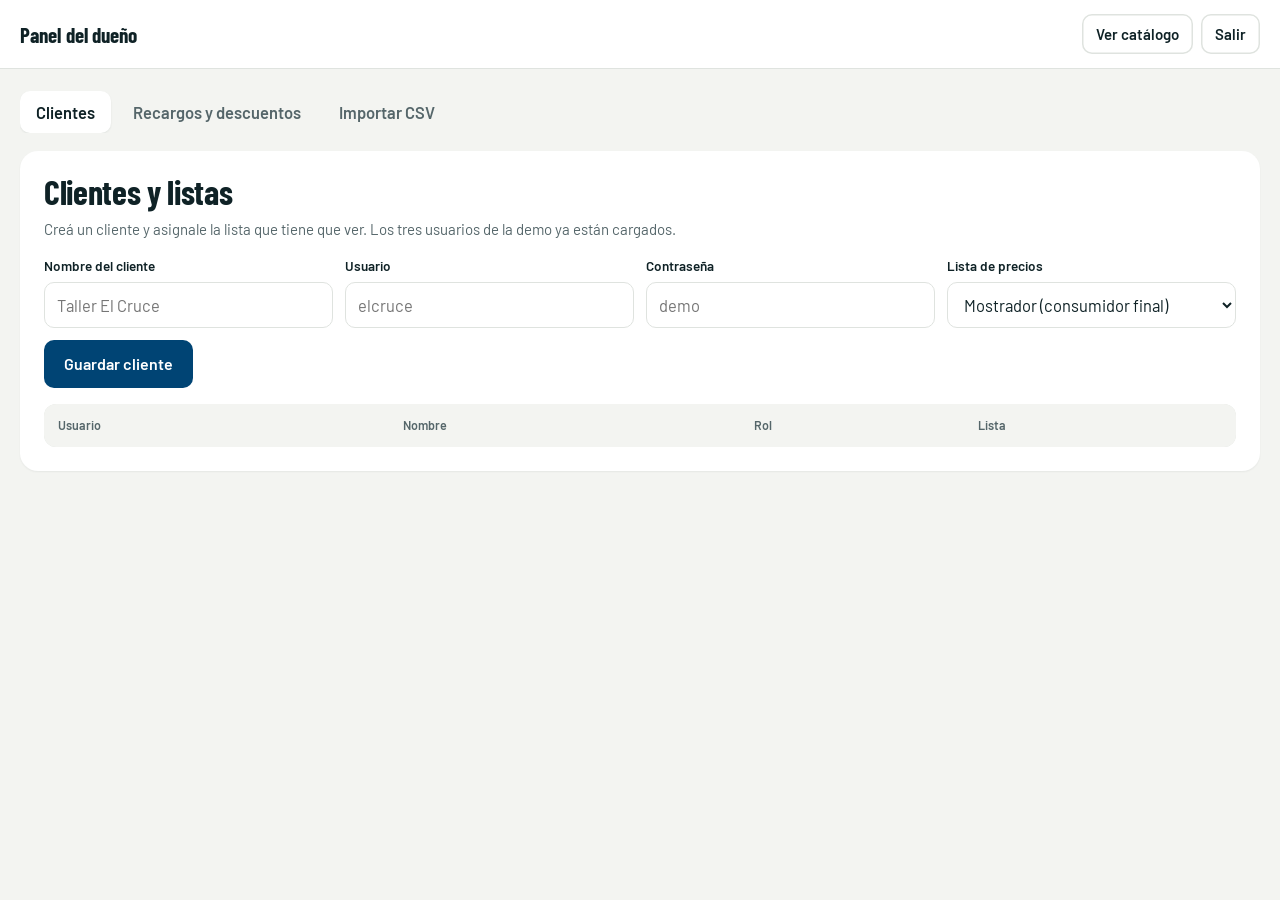
==== admin.html @ 242d984a "Demo personalizada de Nodo Ventas: demo-agro-repuestos-olavarria" ====
<!DOCTYPE html>
<html lang="es-AR">
<head>
  <meta charset="utf-8">
  <meta name="viewport" content="width=device-width, initial-scale=1">
  <title>Panel del dueño · Agro Repuestos Olavarría</title>
  <meta name="robots" content="noindex, nofollow">
  <link rel="icon" href="favicon.svg" type="image/svg+xml">
  <link rel="preconnect" href="https://fonts.googleapis.com">
  <link rel="preconnect" href="https://fonts.gstatic.com" crossorigin>
  <link href="https://fonts.googleapis.com/css2?family=Barlow+Condensed:wght@600;700&family=Barlow:wght@400;500;600;700&display=swap" rel="stylesheet">
  <link rel="stylesheet" href="css/app.css">
</head>
<body>
  <header class="app-head">
    <div class="wrap">
      <div class="row">
        <a class="brand" href="admin.html">
          <span><b>Panel del dueño</b><small id="who-name"></small></span>
        </a>
        <div class="who" style="margin-left:auto">
          <a class="btn btn-ghost btn-sm" href="catalogo.html">Ver catálogo</a>
          <button class="btn btn-ghost btn-sm" type="button" id="btn-salir">Salir</button>
        </div>
      </div>
    </div>
  </header>
  <main class="wrap">
    <div class="tabs" role="tablist">
      <button class="tab" type="button" data-tab="tab-clientes" aria-selected="true">Clientes</button>
      <button class="tab" type="button" data-tab="tab-listas" aria-selected="false">Recargos y descuentos</button>
      <button class="tab" type="button" data-tab="tab-import" aria-selected="false">Importar CSV</button>
    </div>

    <section class="panel active" id="tab-clientes">
      <h2>Clientes y listas</h2>
      <p class="meta" style="margin:8px 0 16px">Creá un cliente y asignale la lista que tiene que ver. Los tres usuarios de la demo ya están cargados.</p>
      <form id="form-cliente" class="form-grid">
        <div><label for="c-nombre">Nombre del cliente</label><input id="c-nombre" required placeholder="Taller El Cruce"></div>
        <div><label for="c-usuario">Usuario</label><input id="c-usuario" required placeholder="elcruce"></div>
        <div><label for="c-pass">Contraseña</label><input id="c-pass" placeholder="demo"></div>
        <div><label for="c-lista">Lista de precios</label>
          <select id="c-lista">
            <option value="mostrador">Mostrador (consumidor final)</option>
            <option value="taller">Taller / gremio</option>
            <option value="mayorista">Mayorista / revendedor</option>
          </select>
        </div>
        <div class="full"><button class="btn btn-primary" type="submit">Guardar cliente</button></div>
      </form>
      <p class="meta" id="c-msg"></p>
      <div class="table-wrap">
        <table class="data">
          <thead><tr><th>Usuario</th><th>Nombre</th><th>Rol</th><th>Lista</th></tr></thead>
          <tbody id="clientes-body"></tbody>
        </table>
      </div>
    </section>

    <section class="panel" id="tab-listas">
      <h2>Recargo o descuento por lista</h2>
      <p class="meta" style="margin:8px 0 16px">Se aplica sobre el precio de mostrador. Un número negativo es descuento (el taller y el mayorista de la demo entran con −18% y −32%).</p>
      <div class="rates">
        <div class="rate-card"><b>Mostrador</b><label for="r-mostrador">% sobre lista</label><input id="r-mostrador" type="number" step="1"></div>
        <div class="rate-card"><b>Taller</b><label for="r-taller">% sobre lista</label><input id="r-taller" type="number" step="1"></div>
        <div class="rate-card"><b>Mayorista</b><label for="r-mayorista">% sobre lista</label><input id="r-mayorista" type="number" step="1"></div>
      </div>
      <button class="btn btn-primary" type="button" id="btn-rates" style="margin:16px 0">Guardar porcentajes</button>
      <p class="meta" id="rates-msg"></p>
      <h3 style="margin:20px 0 10px">Vista previa de un recorte</h3>
      <div class="table-wrap">
        <table class="data">
          <thead><tr><th>Código</th><th>Producto</th><th>Mostrador</th><th>Taller</th><th>Mayorista</th></tr></thead>
          <tbody id="preview-body"></tbody>
        </table>
      </div>
    </section>

    <section class="panel" id="tab-import">
      <h2>Actualizar la lista desde un CSV</h2>
      <p class="meta" style="margin:8px 0 16px">Columnas: codigo, nombre, marca, rubro, precio_mostrador, unidad. Si el código ya existe, se actualiza; si no, se agrega. Todo queda en este navegador.</p>
      <p style="margin-bottom:14px"><a class="btn btn-ghost btn-sm" href="data/lista-ejemplo.csv" download>Bajar CSV de ejemplo</a> <span class="hint" style="margin-left:8px">Demo: todo queda en este navegador.</span></p>
      <div class="drop" id="drop">
        <p>Arrastrá el archivo acá o elegilo</p>
        <input id="csv-file" type="file" accept=".csv,text/csv" style="margin:12px auto;display:block">
      </div>
      <p class="meta" id="import-msg" style="margin:12px 0"></p>
      <div class="table-wrap">
        <table class="data">
          <thead><tr><th>Código</th><th>Nombre</th><th>Marca</th><th>Mostrador</th><th>Stock</th></tr></thead>
          <tbody id="import-preview"></tbody>
        </table>
      </div>
      <div style="display:flex;gap:8px;flex-wrap:wrap;margin:16px 0 32px">
        <button class="btn btn-amber" type="button" id="btn-apply" disabled>Confirmar importación</button>
        <button class="btn btn-ghost" type="button" id="btn-reset">Volver a la lista original</button>
      </div>
    </section>
  </main>
  <script src="js/products.js"></script>
  <script src="js/core.js"></script>
  <script src="js/admin.js"></script>
</body>
</html>
---- css/app.css ----
:root {
  --petrol: #004474;
  --petrol-2: #0A5A92;
  --petrol-ink: #00243F;
  --amber: #F2A516;
  --amber-ink: #D98E00;
  --paper: #F3F4F1;
  --white: #FFFFFF;
  --ink: #0F2226;
  --soft: #55666A;
  --line: #DFE3DF;
  --ok: #1E8A50;
  --low: #B45309;
  --out: #9AA3A5;
  --wa: #25D366;
  --wa-dark: #008069;
  --font: "Barlow", "Helvetica Neue", Arial, sans-serif;
  --display: "Barlow Condensed", "Barlow", "Arial Narrow", sans-serif;
  --max: 1240px;
  --ease: cubic-bezier(.16, 1, .3, 1);
}
*, *::before, *::after { box-sizing: border-box; }
html { -webkit-text-size-adjust: 100%; scroll-behavior: smooth; }
@media (prefers-reduced-motion: reduce) { html { scroll-behavior: auto; } *, *::before, *::after { animation: none !important; transition: none !important; } }
body { margin: 0; background: var(--paper); color: var(--ink); font-family: var(--font); font-size: 16.5px; line-height: 1.5; -webkit-font-smoothing: antialiased; }
::selection { background: var(--amber); color: var(--petrol-ink); }
img { max-width: 100%; display: block; }
a { color: inherit; text-underline-offset: .18em; }
button, input, select { font: inherit; color: inherit; }
button { cursor: pointer; }
:focus-visible { outline: 3px solid var(--amber); outline-offset: 2px; border-radius: 6px; }
h1, h2, h3 { margin: 0; line-height: 1.02; text-wrap: balance; }
h1, h2 { font-family: var(--display); font-weight: 700; letter-spacing: -0.01em; }
p { margin: 0; }
.wrap { width: min(var(--max), calc(100% - 32px)); margin-inline: auto; }
.mono, .sku { font-variant-numeric: tabular-nums; }
.skip { position: absolute; left: 12px; top: -48px; z-index: 100; background: var(--amber); padding: 8px 12px; border-radius: 8px; }
.skip:focus { top: 12px; }
[hidden] { display: none !important; }

/* brand */
.brand { display: inline-flex; align-items: center; gap: 10px; text-decoration: none; min-width: 0; }
.brand .mark { width: 38px; height: 38px; flex: 0 0 38px; }
.brand b { display: block; font-family: var(--display); font-size: 21px; font-weight: 700; letter-spacing: .005em; line-height: 1; white-space: nowrap; }
.brand small { display: block; font-size: 12.5px; color: var(--soft); white-space: nowrap; }
.on-dark .brand small { color: rgba(255,255,255,.7); }
.demo-tag { font-size: 11px; font-weight: 700; padding: 2px 7px; border-radius: 6px; text-decoration: none; color: var(--soft); box-shadow: inset 0 0 0 1px var(--line); }
.on-dark .demo-tag { color: rgba(255,255,255,.75); box-shadow: inset 0 0 0 1px rgba(255,255,255,.3); }

/* buttons */
.btn { display: inline-flex; align-items: center; justify-content: center; gap: 8px; min-height: 48px; padding: 0 20px; border-radius: 10px; border: 0; font-weight: 600; font-size: 16px; text-decoration: none; transition: background .2s, transform .15s var(--ease), box-shadow .2s; white-space: nowrap; }
.btn:active { transform: scale(.98); }
.btn-sm { min-height: 40px; padding: 0 14px; font-size: 15px; }
.btn-primary { background: var(--petrol); color: #fff; }
.btn-primary:hover { background: var(--petrol-2); }
.btn-amber { background: var(--amber); color: var(--petrol-ink); }
.btn-amber:hover { background: var(--amber-ink); }
.btn-ghost { background: transparent; color: var(--ink); box-shadow: inset 0 0 0 1.5px var(--line); }
.btn-ghost:hover { box-shadow: inset 0 0 0 1.5px var(--ink); }
.btn-wa { background: var(--wa); color: #fff; }
.btn-wa:hover { background: #1EBE5B; }
.btn-mail { background: #fff; color: var(--ink); box-shadow: inset 0 0 0 1.5px var(--line); }
.btn[disabled] { opacity: .45; cursor: not-allowed; }
.btn svg { width: 20px; height: 20px; }

/* ===== login / landing ===== */
.landing { display: grid; grid-template-columns: 1.15fr 1fr; min-height: 100svh; }
.landing-photo { position: relative; color: #fff; display: flex; flex-direction: column; justify-content: space-between; padding: 28px clamp(20px, 4vw, 56px) 48px; overflow: hidden; background: var(--petrol-ink); }
.landing-photo > img { position: absolute; inset: 0; width: 100%; height: 100%; object-fit: cover; animation: settle 1.6s var(--ease) both; }
.landing-photo::before { content: ""; position: absolute; inset: 0; z-index: 1; background: linear-gradient(180deg, rgba(0,36,63,.55) 0%, rgba(0,36,63,.15) 35%, rgba(0,36,63,.92) 100%); }
.landing-photo > *:not(img) { position: relative; z-index: 2; }
.landing-top { display: flex; align-items: center; gap: 12px; }
.landing-copy h1 { font-size: clamp(44px, 5.6vw, 84px); line-height: .95; text-transform: none; max-width: 13ch; }
.landing-copy p { margin-top: 18px; max-width: 46ch; color: rgba(255,255,255,.85); font-size: 18px; }
.landing-facts { display: flex; flex-wrap: wrap; gap: 10px 22px; margin-top: 26px; padding: 0; list-style: none; font-weight: 600; font-size: 15px; }
.landing-facts li { display: flex; align-items: center; gap: 8px; }
.landing-facts li::before { content: ""; width: 8px; height: 8px; border-radius: 2px; background: var(--amber); transform: rotate(45deg); }
.landing-photo .hero-video { width: min(100%, 320px); aspect-ratio: 9 / 16; margin: 22px 0 8px; border-radius: 22px; overflow: hidden; background: #000; box-shadow: 0 28px 60px -18px rgba(0,0,0,.65), 0 0 0 1px rgba(255,255,255,.12); }
.landing-photo .hero-video video { width: 100%; height: 100%; display: block; object-fit: contain; background: #000; }
@keyframes settle { from { transform: scale(1.06); } }
.landing-form { display: flex; flex-direction: column; justify-content: center; padding: 40px clamp(20px, 5vw, 72px); background: var(--white); }
.login-card { width: min(420px, 100%); margin-inline: auto; }
.login-card h2 { font-size: 40px; }
.login-card .hint { color: var(--soft); margin-top: 6px; }
.login-card label { display: block; font-weight: 600; font-size: 14px; margin: 18px 0 6px; }
.field { width: 100%; height: 52px; border-radius: 10px; border: 1.5px solid var(--line); padding: 0 14px; font-size: 16px; background: #fff; transition: border-color .2s, box-shadow .2s; }
.field:focus { outline: none; border-color: var(--petrol); box-shadow: 0 0 0 4px rgba(0,68,116,.12); }
.err { color: #B42318; font-size: 14px; min-height: 1.4em; margin-top: 10px; }
.login-card .btn-primary { width: 100%; margin-top: 6px; height: 52px; }
.demo-users { margin-top: 28px; padding-top: 22px; border-top: 1px dashed var(--line); }
.demo-users p { font-size: 13.5px; color: var(--soft); margin-bottom: 10px; }
.chips { display: grid; gap: 8px; }
.chip { display: flex; justify-content: space-between; align-items: center; gap: 10px; width: 100%; padding: 11px 14px; border-radius: 10px; border: 0; background: var(--paper); text-align: left; transition: background .2s; }
.chip:hover { background: #E8EAE5; }
.chip b { font-size: 15px; } .chip span { font-size: 13.5px; color: var(--soft); }
@media (max-width: 900px) {
  .landing { grid-template-columns: 1fr; }
  .landing-photo { min-height: 0; }
  .landing-photo .hero-video { width: min(100%, calc(68svh * 9 / 16), 380px); margin: 20px auto 16px; }
}

.band { padding: 88px 0; }
.band-head { display: flex; flex-wrap: wrap; justify-content: space-between; align-items: end; gap: 16px 48px; margin-bottom: 32px; }
.band-head h2 { font-size: clamp(36px, 4.6vw, 60px); }
.band-head p { max-width: 46ch; color: var(--soft); }
.compare { display: grid; grid-template-columns: minmax(260px, 380px) 1fr; gap: 24px; align-items: stretch; }
.compare-photo { position: relative; border-radius: 18px; overflow: hidden; background: #fff; }
.compare-photo img { width: 100%; height: 100%; object-fit: cover; aspect-ratio: 1; }
.compare-photo figcaption { position: absolute; left: 12px; right: 12px; bottom: 12px; background: rgba(255,255,255,.94); border-radius: 12px; padding: 10px 14px; }
.compare-photo figcaption b { display: block; } .compare-photo figcaption span { font-size: 13px; color: var(--soft); }
.tiers { display: grid; grid-template-columns: repeat(3, 1fr); gap: 12px; }
.tier { background: #fff; border-radius: 18px; padding: 24px 22px; display: flex; flex-direction: column; justify-content: space-between; gap: 32px; box-shadow: 0 1px 2px rgba(15,34,38,.06); }
.tier .tier-name { font-weight: 700; font-size: 15px; display: flex; align-items: center; gap: 8px; }
.tier .tier-name i { width: 10px; height: 10px; border-radius: 3px; }
.tier .who { font-size: 14px; color: var(--soft); margin-top: 4px; }
.tier .amt { font-family: var(--display); font-size: clamp(40px, 4.6vw, 64px); font-weight: 700; line-height: 1; font-variant-numeric: tabular-nums; }
.tier .off { font-size: 14px; font-weight: 600; color: var(--ok); margin-top: 6px; }
.tier.t-c i { background: var(--out); } .tier.t-t i { background: var(--amber); } .tier.t-m i { background: var(--petrol); }
.tier.t-m { background: var(--petrol); color: #fff; } .tier.t-m .who { color: rgba(255,255,255,.7); } .tier.t-m .off { color: var(--amber); } .tier.t-m i { background: #fff; }
@media (max-width: 860px) { .compare { grid-template-columns: 1fr; } .tiers { grid-template-columns: 1fr; } .tier { flex-direction: row; align-items: center; gap: 16px; } .tier .amt { font-size: 40px; text-align: right; } }

.rubros { display: grid; grid-template-columns: repeat(4, 1fr); gap: 12px; }
.rubro { position: relative; aspect-ratio: 3 / 4; border-radius: 18px; overflow: hidden; color: #fff; isolation: isolate; }
.rubro img { position: absolute; inset: 0; width: 100%; height: 100%; object-fit: cover; z-index: -1; transition: transform .8s var(--ease); }
.rubro::after { content: ""; position: absolute; inset: 0; z-index: -1; background: linear-gradient(180deg, transparent 45%, rgba(0,36,63,.9)); }
.rubro:hover img { transform: scale(1.05); }
.rubro div { position: absolute; left: 18px; right: 18px; bottom: 16px; }
.rubro h3 { font-family: var(--display); font-size: 30px; font-weight: 700; }
.rubro span { font-size: 14px; opacity: .85; }
@media (max-width: 860px) { .rubros { grid-template-columns: repeat(2, 1fr); } }

.how { display: grid; grid-template-columns: repeat(3, 1fr); border-top: 2px solid var(--ink); }
.how article { padding: 24px 24px 0 0; }
.how article + article { padding-left: 24px; border-left: 1px solid var(--line); }
.how b { font-family: var(--display); font-size: 18px; color: var(--amber-ink); }
.how h3 { font-size: 22px; margin-top: 8px; }
.how p { color: var(--soft); margin-top: 8px; }
@media (max-width: 860px) { .how { grid-template-columns: 1fr; } .how article + article { padding-left: 0; border-left: 0; border-top: 1px solid var(--line); margin-top: 20px; } }

.site-foot { background: var(--petrol-ink); color: rgba(255,255,255,.8); padding: 48px 0 40px; margin-top: 40px; }
.site-foot .wrap { display: flex; flex-wrap: wrap; justify-content: space-between; gap: 24px; align-items: flex-end; }
.made-by { display: grid; gap: 8px; justify-items: start; font-size: 13px; color: rgba(255,255,255,.6); }
.made-by img { height: 24px; width: auto; }
.made-by a.link { color: var(--amber); font-weight: 600; font-size: 14px; }
.legal { width: 100%; font-size: 12.5px; color: rgba(255,255,255,.5); border-top: 1px solid rgba(255,255,255,.1); padding-top: 18px; }

/* ===== app (catalog/admin) ===== */
.app-head { position: sticky; top: 0; z-index: 30; background: rgba(255,255,255,.94); backdrop-filter: saturate(1.4) blur(12px); border-bottom: 1px solid var(--line); }
.app-head .row { display: flex; align-items: center; gap: 16px; min-height: 68px; }
.search { flex: 1; position: relative; max-width: 560px; }
.search input { width: 100%; height: 46px; border-radius: 10px; border: 1.5px solid var(--line); background: var(--paper); padding: 0 14px 0 42px; font-size: 16px; }
.search input:focus { outline: none; border-color: var(--petrol); background: #fff; }
.search svg { position: absolute; left: 13px; top: 13px; width: 20px; height: 20px; color: var(--soft); }
.who { display: flex; align-items: center; gap: 8px; margin-left: auto; }
.who-card { display: flex; flex-direction: column; align-items: flex-end; line-height: 1.15; }
.who-card b { font-size: 14.5px; } 
.badge-list { font-size: 12.5px; font-weight: 700; padding: 3px 8px; border-radius: 6px; background: #FFF3D6; color: #8A5300; }
.badge-list.l-mayorista { background: var(--petrol); color: #fff; }
.cart-btn { position: relative; }
.cart-count { min-width: 22px; height: 22px; padding: 0 6px; border-radius: 11px; background: var(--amber); color: var(--petrol-ink); font-size: 13px; font-weight: 700; display: inline-grid; place-items: center; }
.cart-count.bump { animation: bump .4s var(--ease); }
@keyframes bump { 40% { transform: scale(1.35); } }
.filters { display: flex; align-items: center; gap: 8px; padding: 10px 0 12px; overflow-x: auto; scrollbar-width: none; }
.filters::-webkit-scrollbar { display: none; }
.rubro-chip { flex: 0 0 auto; height: 38px; padding: 0 14px; border-radius: 999px; border: 0; background: var(--paper); font-weight: 600; font-size: 14.5px; color: var(--ink); }
.rubro-chip[aria-pressed="true"] { background: var(--petrol); color: #fff; }
.filters select { height: 38px; border-radius: 999px; border: 1.5px solid var(--line); background: #fff; padding: 0 12px; font-size: 14.5px; }
.filters .meta { margin-left: auto; white-space: nowrap; color: var(--soft); font-size: 14px; }
@media (max-width: 760px) {
  .app-head .row { flex-wrap: wrap; gap: 10px; padding: 10px 0 0; }
  .search { order: 3; flex-basis: 100%; max-width: none; }
  .who-card b, .hide-sm { display: none; }
  .brand small { display: none; }
}

.grid { display: grid; grid-template-columns: repeat(auto-fill, minmax(232px, 1fr)); gap: 14px; padding: 22px 0 64px; }
.card { background: #fff; border-radius: 16px; overflow: hidden; display: flex; flex-direction: column; box-shadow: 0 1px 2px rgba(15,34,38,.06); transition: box-shadow .25s var(--ease), transform .25s var(--ease); }
.card:hover { box-shadow: 0 18px 36px -18px rgba(15,34,38,.35); transform: translateY(-2px); }
.card .pic { position: relative; aspect-ratio: 4 / 3; background: #E9ECE8; overflow: hidden; }
.card .pic img { width: 100%; height: 100%; object-fit: cover; }
.card .pic .off { position: absolute; left: 10px; top: 10px; font-size: 12.5px; font-weight: 700; padding: 3px 8px; border-radius: 6px; background: var(--amber); color: var(--petrol-ink); }
.card .body { padding: 14px 14px 14px; display: flex; flex-direction: column; flex: 1; }
.card .sku { font-size: 12.5px; font-weight: 600; color: var(--soft); letter-spacing: .02em; }
.card h3 { font-size: 16.5px; font-weight: 600; line-height: 1.25; margin-top: 3px; }
.card .meta { font-size: 13.5px; color: var(--soft); margin-top: 3px; }
.price-row { display: flex; align-items: baseline; gap: 8px; margin-top: 12px; flex-wrap: wrap; }
.card .price { font-family: var(--display); font-size: 30px; font-weight: 700; line-height: 1; font-variant-numeric: tabular-nums; }
.card .was { font-size: 13.5px; color: var(--soft); text-decoration: line-through; }
.stock { display: inline-flex; align-items: center; gap: 6px; font-size: 13px; font-weight: 600; margin-top: 8px; }
.stock::before { content: ""; width: 7px; height: 7px; border-radius: 50%; background: currentColor; }
.stock.ok { color: var(--ok); } .stock.low { color: var(--low); } .stock.out { color: var(--out); }
.qtyrow { display: flex; gap: 8px; margin-top: auto; padding-top: 14px; }
.stepper { display: flex; align-items: center; border-radius: 10px; box-shadow: inset 0 0 0 1.5px var(--line); }
.stepper button { width: 34px; height: 40px; border: 0; background: transparent; font-size: 18px; font-weight: 600; }
.stepper input { width: 34px; height: 40px; border: 0; text-align: center; font-weight: 600; background: transparent; -moz-appearance: textfield; }
.stepper input::-webkit-inner-spin-button { -webkit-appearance: none; }
.qtyrow .btn { flex: 1; min-height: 40px; }
.empty { grid-column: 1 / -1; padding: 48px; text-align: center; color: var(--soft); background: #fff; border-radius: 16px; }

.toast { position: fixed; left: 50%; bottom: 22px; z-index: 90; transform: translate(-50%, 20px); opacity: 0; background: var(--petrol-ink); color: #fff; padding: 12px 18px; border-radius: 12px; font-weight: 600; font-size: 15px; box-shadow: 0 18px 40px -12px rgba(0,0,0,.4); transition: opacity .25s, transform .35s var(--ease); pointer-events: none; }
.toast.show { opacity: 1; transform: translate(-50%, 0); }

/* drawer */
.drawer-bg { position: fixed; inset: 0; z-index: 60; background: rgba(10,30,34,.45); backdrop-filter: blur(3px); display: flex; justify-content: flex-end; }
.drawer { width: min(440px, 100%); height: 100%; background: #fff; display: flex; flex-direction: column; animation: slide .4s var(--ease); }
@keyframes slide { from { transform: translateX(40px); opacity: 0; } }
.drawer-head { display: flex; justify-content: space-between; align-items: center; padding: 20px 20px 14px; border-bottom: 1px solid var(--line); }
.drawer-head h2 { font-size: 30px; }
.drawer-head p { font-size: 13.5px; color: var(--soft); }
.x { width: 40px; height: 40px; border-radius: 50%; border: 0; background: var(--paper); font-size: 22px; line-height: 1; }
#cart-items { flex: 1; overflow: auto; padding: 8px 20px; }
.cart-item { display: grid; grid-template-columns: 56px 1fr auto; gap: 12px; align-items: center; padding: 12px 0; border-bottom: 1px solid var(--line); }
.cart-item img { width: 56px; height: 56px; border-radius: 10px; object-fit: cover; }
.cart-item strong { display: block; font-size: 15px; line-height: 1.25; }
.cart-item .meta { font-size: 13px; color: var(--soft); }
.cart-item .amt { font-weight: 700; font-variant-numeric: tabular-nums; text-align: right; }
.cart-item .del { border: 0; background: none; color: var(--soft); font-size: 13px; text-decoration: underline; padding: 0; margin-top: 2px; }
.drawer-foot { padding: 16px 20px 20px; border-top: 1px solid var(--line); display: grid; gap: 10px; }
.cart-total { display: flex; justify-content: space-between; align-items: baseline; font-weight: 600; }
.cart-total b { font-family: var(--display); font-size: 32px; font-variant-numeric: tabular-nums; }
.hint { color: var(--soft); font-size: 14px; }

/* whatsapp screen */
.wa-screen { position: fixed; inset: 0; z-index: 70; background: rgba(10,30,34,.6); backdrop-filter: blur(6px); display: grid; place-items: center; padding: 16px; overflow: auto; }
.wa-stage { display: grid; grid-template-columns: auto minmax(0, 300px); gap: 40px; align-items: center; }
.wa-phone { width: min(380px, calc(100vw - 32px)); height: min(760px, calc(100svh - 120px)); border-radius: 44px; padding: 10px; background: #0B1416; box-shadow: 0 40px 80px -20px rgba(0,0,0,.6), inset 0 0 0 2px #26363A; display: flex; animation: rise .5s var(--ease); }
@keyframes rise { from { transform: translateY(30px); opacity: 0; } }
.wa-app { flex: 1; border-radius: 34px; overflow: hidden; display: flex; flex-direction: column; background: #EFEAE2; font-family: -apple-system, "Segoe UI", Roboto, Helvetica, Arial, sans-serif; }
.wa-top { display: flex; align-items: center; gap: 10px; padding: 34px 14px 12px; background: var(--wa-dark); color: #fff; }
.wa-top .back { font-size: 26px; line-height: 1; }
.wa-top .ava { width: 38px; height: 38px; border-radius: 50%; overflow: hidden; flex: 0 0 38px; }
.wa-top .ava svg { width: 100%; height: 100%; }
.wa-top b { display: block; font-size: 16px; font-weight: 600; }
.wa-top small { font-size: 12.5px; opacity: .85; }
.wa-top .icons { margin-left: auto; display: flex; gap: 18px; opacity: .95; }
.wa-top .icons svg { width: 22px; height: 22px; }
.wa-msgs { flex: 1; overflow: auto; padding: 12px 10px; display: flex; flex-direction: column; gap: 6px; background-color: #EFEAE2; background-image: radial-gradient(rgba(0,0,0,.035) 1px, transparent 1px); background-size: 14px 14px; }
.wa-day { align-self: center; background: #fff; color: #54656F; font-size: 12px; padding: 5px 10px; border-radius: 8px; box-shadow: 0 1px 1px rgba(0,0,0,.08); margin: 4px 0; }
.wa-sys { align-self: center; background: #FFF5C4; color: #54656F; font-size: 12px; padding: 6px 10px; border-radius: 8px; text-align: center; max-width: 90%; }
.bubble { max-width: 88%; padding: 7px 9px 5px; border-radius: 10px; font-size: 14.5px; line-height: 1.38; color: #111B21; box-shadow: 0 1px 1px rgba(0,0,0,.12); white-space: pre-wrap; word-wrap: break-word; animation: pop .35s var(--ease) both; }
@keyframes pop { from { transform: translateY(8px) scale(.98); opacity: 0; } }
.bubble.out { align-self: flex-end; background: #D9FDD3; border-top-right-radius: 2px; }
.bubble.in { align-self: flex-start; background: #fff; border-top-left-radius: 2px; }
.bubble time { display: block; text-align: right; font-size: 11px; color: #667781; margin-top: 2px; white-space: nowrap; }
.bubble .tk { color: #8696A0; margin-left: 3px; letter-spacing: -3px; }
.bubble .tk.read { color: #53BDEB; }
.typing { align-self: flex-start; background: #fff; border-radius: 10px; padding: 10px 12px; display: flex; gap: 4px; box-shadow: 0 1px 1px rgba(0,0,0,.12); }
.typing i { width: 7px; height: 7px; border-radius: 50%; background: #8696A0; animation: dots 1s infinite; }
.typing i:nth-child(2) { animation-delay: .15s; } .typing i:nth-child(3) { animation-delay: .3s; }
@keyframes dots { 50% { transform: translateY(-4px); opacity: .5; } }
.wa-input { display: flex; align-items: center; gap: 8px; padding: 8px 8px 14px; background: #F0F2F5; }
.wa-input span { flex: 1; background: #fff; border-radius: 22px; padding: 10px 14px; color: #8696A0; font-size: 15px; }
.wa-input i { width: 44px; height: 44px; border-radius: 50%; background: var(--wa-dark); display: grid; place-items: center; }
.wa-input i svg { width: 20px; height: 20px; color: #fff; }
.wa-side { color: #fff; }
.wa-side h2 { font-size: 40px; }
.wa-side p { margin-top: 10px; color: rgba(255,255,255,.8); }
.wa-side .btn { width: 100%; margin-top: 14px; }
.wa-side .btn-ghost { color: #fff; box-shadow: inset 0 0 0 1.5px rgba(255,255,255,.4); }
.wa-side .fine { font-size: 12.5px; color: rgba(255,255,255,.6); margin-top: 14px; }
@media (max-width: 820px) { .wa-stage { grid-template-columns: 1fr; gap: 18px; justify-items: center; } .wa-side { width: min(380px, 100%); } .wa-side h2, .wa-side > p { display: none; } }

/* modal */
.modal { position: fixed; inset: 0; z-index: 80; display: grid; place-items: center; padding: 16px; background: rgba(10,30,34,.5); backdrop-filter: blur(3px); }
.sheet { width: min(520px, 100%); max-height: 90svh; overflow: auto; background: #fff; border-radius: 20px; padding: 26px; animation: rise .35s var(--ease); }
.sheet h2 { font-size: 30px; }
.preview { background: var(--paper); border-radius: 12px; padding: 14px; white-space: pre-wrap; font: 14px/1.5 var(--font); }

/* admin */
.tabs { display: flex; gap: 6px; margin: 22px 0 18px; overflow-x: auto; }
.tab { height: 42px; padding: 0 16px; border-radius: 10px; border: 0; background: transparent; font-weight: 600; color: var(--soft); white-space: nowrap; }
.tab[aria-selected="true"] { background: #fff; color: var(--ink); box-shadow: 0 1px 2px rgba(15,34,38,.08); }
.panel { display: none; background: #fff; border-radius: 18px; padding: 24px; margin-bottom: 40px; box-shadow: 0 1px 2px rgba(15,34,38,.06); }
.panel.active { display: block; }
.panel h2 { font-size: 34px; }
.panel h3 { font-size: 20px; }
.panel .meta { color: var(--soft); font-size: 15px; }
.form-grid { display: grid; grid-template-columns: repeat(4, 1fr); gap: 12px; align-items: end; }
.form-grid .full { grid-column: 1 / -1; }
.form-grid label, .rate-card label { display: block; font-size: 13.5px; font-weight: 600; margin-bottom: 6px; }
.form-grid input, .form-grid select, .rate-card input { width: 100%; height: 46px; border-radius: 10px; border: 1.5px solid var(--line); padding: 0 12px; background: #fff; }
@media (max-width: 860px) { .form-grid { grid-template-columns: 1fr 1fr; } }
.table-wrap { overflow-x: auto; margin-top: 16px; border-radius: 12px; box-shadow: inset 0 0 0 1px var(--line); }
table.data { width: 100%; border-collapse: collapse; font-size: 14.5px; font-variant-numeric: tabular-nums; }
table.data th { text-align: left; font-size: 12.5px; color: var(--soft); font-weight: 600; padding: 12px 14px; background: var(--paper); }
table.data td { padding: 12px 14px; border-top: 1px solid var(--line); }
table.data td img { width: 40px; height: 40px; border-radius: 8px; object-fit: cover; }
.tag { font-size: 12.5px; font-weight: 700; padding: 3px 8px; border-radius: 6px; text-transform: capitalize; }
.tag-c { background: #ECEEEB; color: var(--soft); } .tag-t { background: #FFF3D6; color: #8A5300; } .tag-m { background: var(--petrol); color: #fff; }
.rates { display: grid; grid-template-columns: repeat(3, 1fr); gap: 12px; }
.rate-card { background: var(--paper); border-radius: 14px; padding: 16px; }
.rate-card b { display: block; margin-bottom: 10px; }
@media (max-width: 700px) { .rates { grid-template-columns: 1fr; } }
.drop { border: 2px dashed var(--line); border-radius: 14px; padding: 28px; text-align: center; transition: border-color .2s, background .2s; }
.drop.over { border-color: var(--petrol); background: #EEF4F3; }

@media (max-width: 560px) {
  .grid { grid-template-columns: repeat(2, minmax(0, 1fr)); gap: 10px; padding-top: 14px; }
  .card .body { padding: 10px 10px 12px; }
  .card h3 { font-size: 14.5px; }
  .card .meta { font-size: 12.5px; }
  .card .price { font-size: 24px; }
  .card .was { font-size: 12px; }
  .qtyrow { flex-direction: column; gap: 6px; }
  .stepper { justify-content: space-between; }
  .stepper input { flex: 1; }
  .qtyrow .btn { width: 100%; }
  .brand b { font-size: 18px; }
}
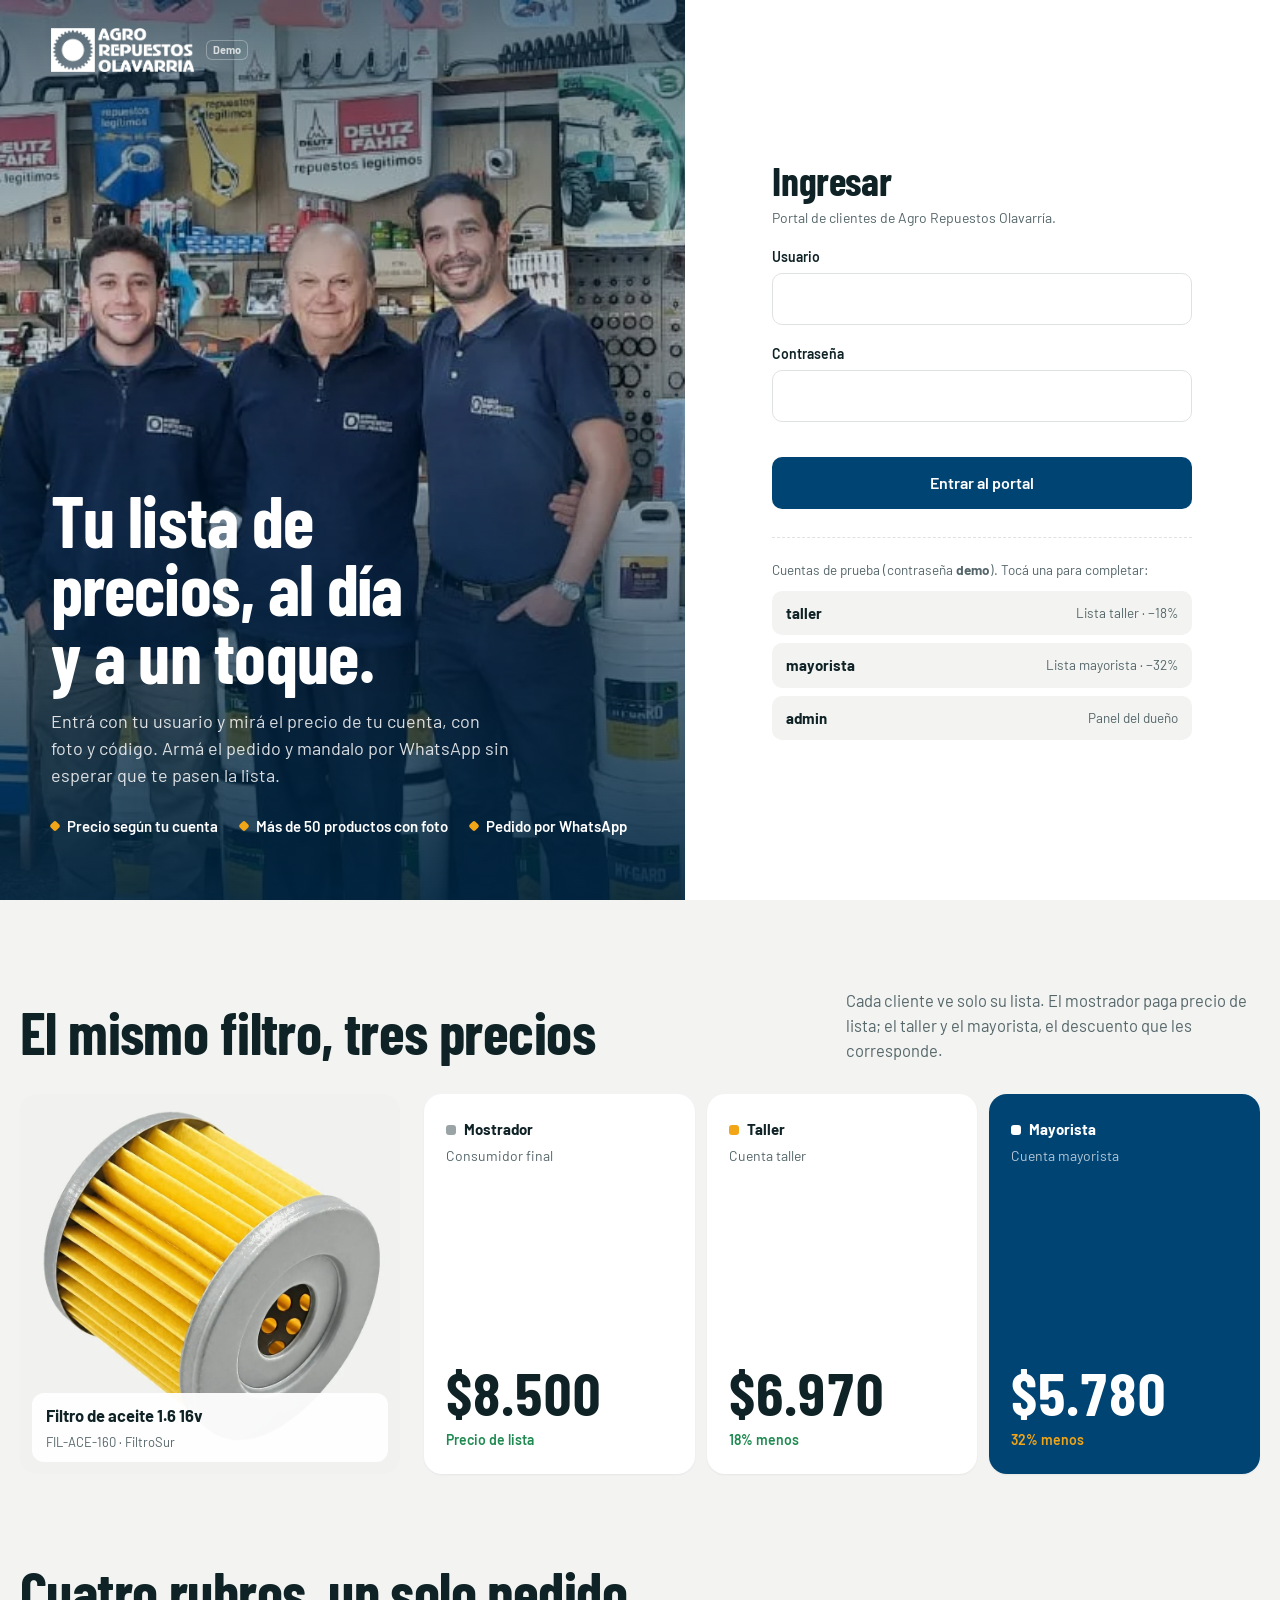
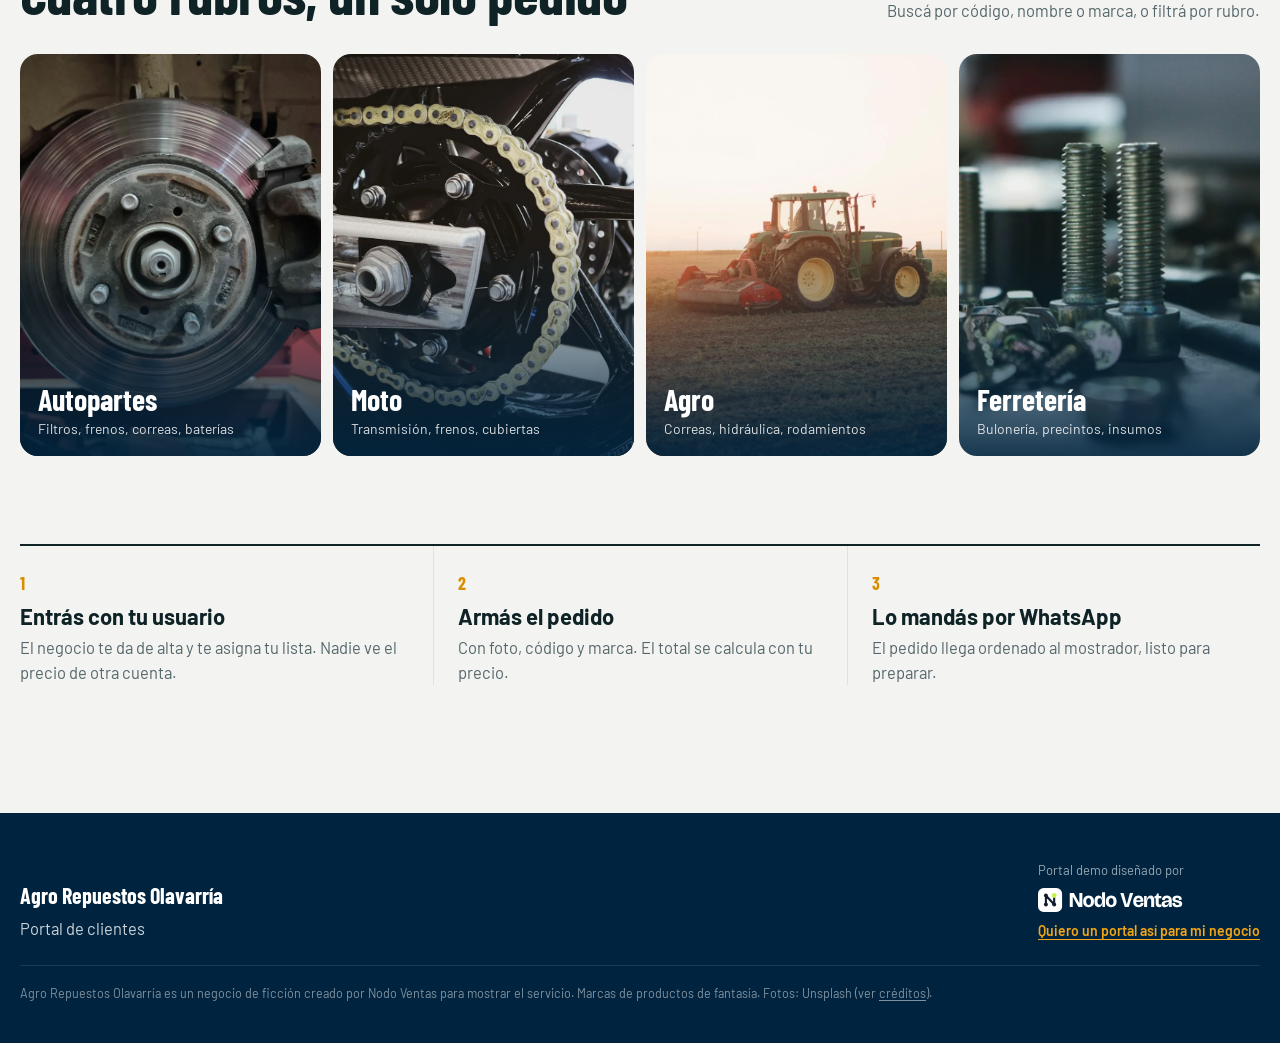
==== commit 94c02fdc: "Demo personalizada de Nodo Ventas: demo-agro-repuestos-olavarria" ====
--- a/admin.html
+++ b/admin.html
@@ -87,7 +87,7 @@
       <p class="meta" id="import-msg" style="margin:12px 0"></p>
       <div class="table-wrap">
         <table class="data">
-          <thead><tr><th>Código</th><th>Nombre</th><th>Marca</th><th>Mostrador</th><th>Stock</th></tr></thead>
+          <thead><tr><th>Código</th><th>Nombre</th><th>Marca</th><th>Mostrador</th><th>Unidad</th></tr></thead>
           <tbody id="import-preview"></tbody>
         </table>
       </div>
